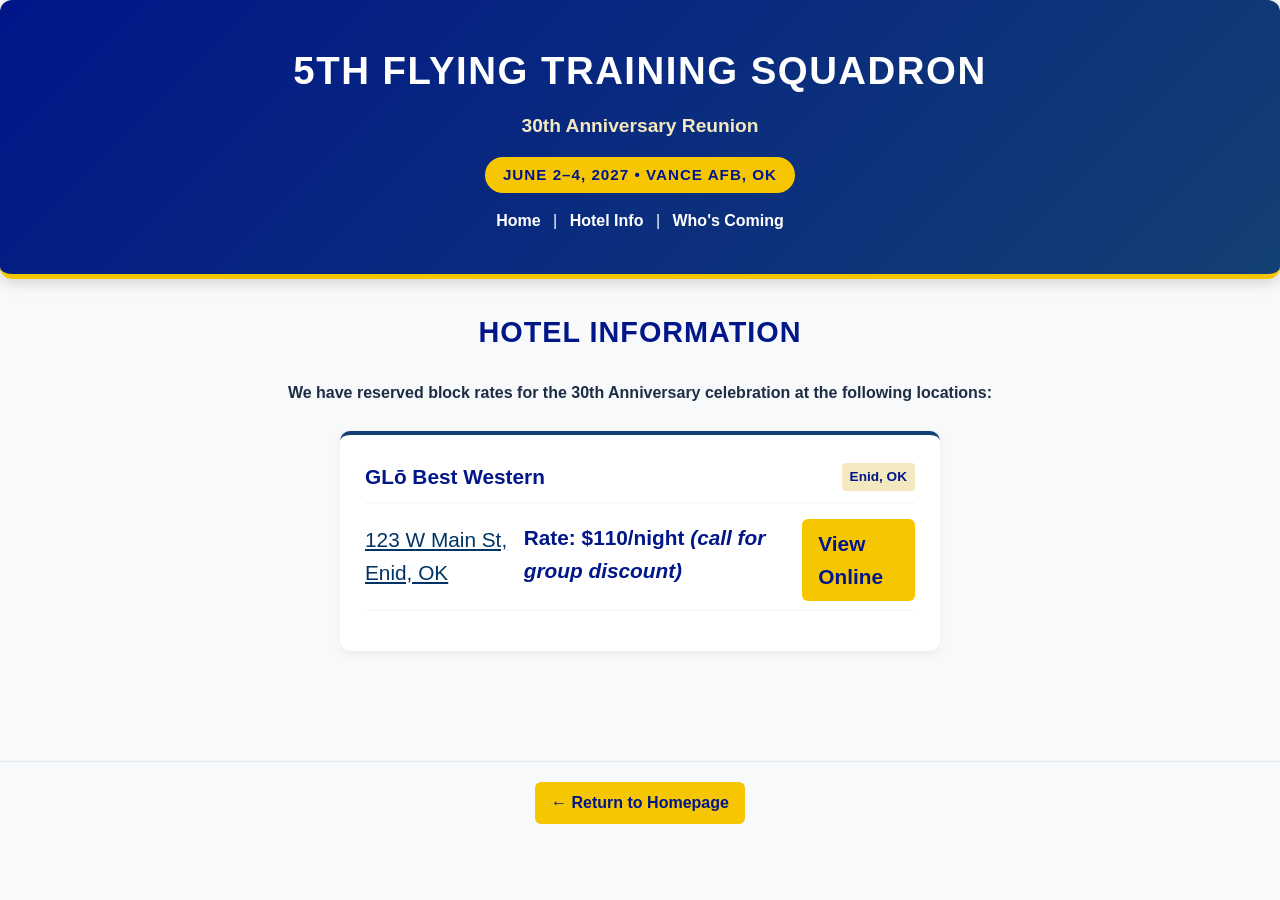
==== hotels.html @ 6c41c288 "roster page edits3" ====
<!DOCTYPE html>
<html lang="en">

<head>
    <meta charset="UTF-8">
    <meta name="viewport" content="width=device-width, initial-scale=1.0">
    <title>Hotel Info - 5th FTS Reunion</title>
    <link rel="stylesheet" href="css/styles.css">
</head>

<body>

    <header class="hero">
        <h1>5th Flying Training Squadron</h1>
        <div class="subtitle">30th Anniversary Reunion</div>
        <div class="badge">June 2–4, 2027 • Vance AFB, OK</div>
        <nav class="nav">
            <a href="index.html">Home</a> |
            <a href="hotels.html">Hotel Info</a> |
            <a href="roster.html">Who's Coming</a>
        </nav>
    </header>

    <main class="main-container">
        <h2 class="section-title">Hotel Information</h2>
        <p style="text-align: center;"><strong>We have reserved block rates for the 30th Anniversary celebration at the following locations:</strong></p>
        <br>
        <div class="day-card" style="max-width: 600px; margin: 0 auto 30px auto;">
            <h3>GLō Best Western<span>Enid, OK</span></h3>
                <h3>
                    <p style="margin-bottom: 8px;">
                        <a href="https://maps.app.goo.gl/oU7HPVSbA7DHa3WX7" target="_blank" rel="noopener noreferrer"
                            class="map-link">
                            123 W Main St, Enid, OK
                        </a>
                    </p>
                    <p style="margin-bottom: 12px;">
                        <strong>Rate:</strong> $110/night <em>(call for group discount)</em>
                    </p>
                    <a href="https://www.bestwestern.com/en_US/book/hotels-in-enid/gl%C5%8D-best-western-enid-ok-downtown-convention-center-hotel/propertyCode.37140.html"
                        target="_blank" rel="noopener noreferrer" class="btn-link">View Online</a>
                </h3>
        </div>
    </main>

    <footer>
        <p><a href="index.html" class="btn-link">← Return to Homepage</a></p>
    </footer>

</body>

</html>
---- css/styles.css ----
:root {
    --primary-blue: #001689;
    --secondary-blue: #134074;
    --accent-gold: #f6c700;
    --light-gold: #f4e8c1;
    --bg-gray: #f8f9fa;
    --text-dark: #1d2d44;
    --card-bg: #ffffff;
}

* {
    box-sizing: border-box;
    margin: 0;
    padding: 0;
    font-family: 'Segoe UI', -apple-system, BlinkMacSystemFont, Roboto, sans-serif;
}

body {
    margin: 0;
    padding: 0;
    width: 100%;
    min-height: 100vh;
    overflow-x: hidden;
    box-sizing: border-box;
    font-family: system-ui, -apple-system, BlinkMacSystemFont, 'Segoe UI', Roboto, Oxygen, Ubuntu, Cantarell, 'Open Sans', 'Helvetica Neue', sans-serif;
    background-color: var(--bg-gray);
    color: var(--text-dark);
    line-height: 1.6;
}

.container {
    max-width: 1000px;
    margin: 0 auto;
}

.main-container {
    max-width: 1000px;
    margin: 0 auto;
    padding: 0 20px 40px 20px;
}

/* Hero Section */
.hero {
    background: linear-gradient(135deg, var(--primary-blue), var(--secondary-blue));
    color: white;
    text-align: center;
    padding: 40px 20px;
    border-radius: 12px;
    box-shadow: 0 4px 15px rgba(0, 0, 0, 0.15);
    margin-bottom: 30px;
    border-bottom: 5px solid var(--accent-gold);
}

.hero h1 {
    font-size: 2.4rem;
    text-transform: uppercase;
    letter-spacing: 1.5px;
    margin-bottom: 10px;
    color: #ffffff;
}

.hero .subtitle {
    font-size: 1.2rem;
    color: var(--light-gold);
    font-weight: 600;
    margin-bottom: 15px;
}

.hero .badge {
    display: inline-block;
    background-color: var(--accent-gold);
    color: var(--primary-blue);
    padding: 6px 18px;
    border-radius: 20px;
    font-weight: bold;
    font-size: 0.95rem;
    text-transform: uppercase;
    letter-spacing: 1px;
}

/* Navigation menu */
.nav a {
    color: #ffffff;
    text-decoration: none;
    font-weight: 600;
    padding: 0 8px;
    transition: color 0.2s;
}

.nav a:hover {
    color: #ffcc00;
    text-decoration: underline;
}

.nav {
    color: #ffffff;
    margin-top: 15px;
}

.btn-link {
    display: inline-block;
    background-color: var(--accent-gold);
    color: var(--primary-blue);
    padding: 8px 16px;
    border-radius: 6px;
    font-weight: bold;
    text-decoration: none;
    transition: background-color 0.2s ease;
}

.btn-link:hover {
    background-color: #e0b400;
    text-decoration: none;
}

footer {
    text-align: center;
    padding: 20px;
    margin-top: 40px;
    border-top: 1px solid #e1e8ed;
}

.map-link {
    color: #003366;
    text-decoration: underline;
    font-weight: 500;
}

.map-link:hover {
    color: #ffcc00;
}

/* Schedule Timeline */
.section-title {
    text-align: center;
    font-size: 1.8rem;
    color: var(--primary-blue);
    margin-bottom: 25px;
    text-transform: uppercase;
    letter-spacing: 1px;
}

.timeline {
    display: grid;
    grid-template-columns: repeat(auto-fit, minmax(280px, 1fr));
    gap: 20px;
    margin-bottom: 40px;
}

.day-card {
    background: var(--card-bg);
    border-radius: 10px;
    padding: 25px;
    box-shadow: 0 4px 10px rgba(0, 0, 0, 0.05);
    border-top: 4px solid var(--secondary-blue);
    transition: transform 0.2s ease;
}

.day-card:hover {
    transform: translateY(-4px);
}

.day-card h3 {
    color: var(--primary-blue);
    font-size: 1.3rem;
    border-bottom: 2px solid var(--bg-gray);
    padding-bottom: 8px;
    margin-bottom: 15px;
    display: flex;
    justify-content: space-between;
    align-items: center;
}

.day-card h3 span {
    font-size: 0.85rem;
    background: var(--light-gold);
    color: var(--primary-blue);
    padding: 3px 8px;
    border-radius: 4px;
}

.event-list {
    list-style: none;
}

.event-list li {
    margin-bottom: 12px;
    padding-left: 15px;
    position: relative;
}

.event-list li::before {
    content: "•";
    color: var(--accent-gold);
    font-weight: bold;
    font-size: 1.4rem;
    position: absolute;
    left: 0;
    top: -3px;
}

.event-time {
    font-weight: 600;
    color: var(--secondary-blue);
    font-size: 0.9rem;
    display: block;
}

/* Embed / Call to Action Box */
.rsvp-section {
    background: var(--card-bg);
    border-radius: 12px;
    padding: 30px 20px;
    text-align: center;
    box-shadow: 0 4px 15px rgba(0, 0, 0, 0.08);
    border: 1px solid #e1e8ed;
}

.form-container {
    margin-top: 20px;
    width: 100%;
    min-height: 800px;
    border: none;
}

.site-wrapper {
    width: 100%;
    max-width: 1200px;
    margin: 0 auto;
    padding: 0 15px 40px 15px;
}

@media (max-width: 600px) {
    .hero h1 {
        font-size: 1.8rem;
    }

    .hero .subtitle {
        font-size: 1rem;
    }

    .timeline {
        grid-template-columns: 1fr;
    }
}
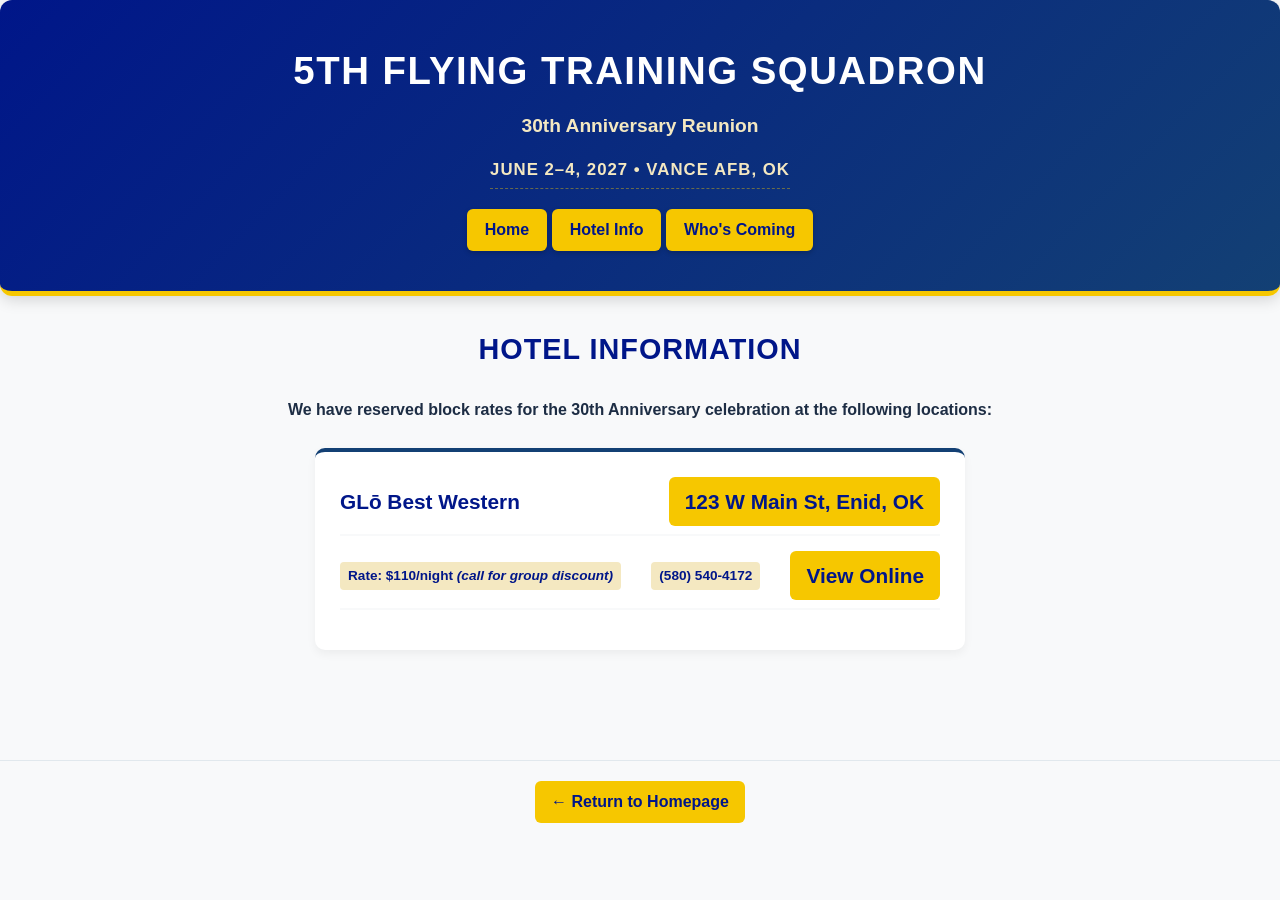
==== commit e44d22be: "hotel page edits2" ====
--- a/hotels.html
+++ b/hotels.html
@@ -15,31 +15,39 @@
         <div class="subtitle">30th Anniversary Reunion</div>
         <div class="badge">June 2–4, 2027 • Vance AFB, OK</div>
         <nav class="nav">
-            <a href="index.html">Home</a> |
-            <a href="hotels.html">Hotel Info</a> |
+            <a href="index.html">Home</a>
+            <a href="hotels.html">Hotel Info</a>
             <a href="roster.html">Who's Coming</a>
         </nav>
     </header>
 
     <main class="main-container">
         <h2 class="section-title">Hotel Information</h2>
-        <p style="text-align: center;"><strong>We have reserved block rates for the 30th Anniversary celebration at the following locations:</strong></p>
+        <p style="text-align: center;"><strong>We have reserved block rates for the 30th Anniversary celebration at the
+                following locations:</strong></p>
         <br>
-        <div class="day-card" style="max-width: 600px; margin: 0 auto 30px auto;">
-            <h3>GLō Best Western<span>Enid, OK</span></h3>
-                <h3>
-                    <p style="margin-bottom: 8px;">
-                        <a href="https://maps.app.goo.gl/oU7HPVSbA7DHa3WX7" target="_blank" rel="noopener noreferrer"
-                            class="map-link">
-                            123 W Main St, Enid, OK
-                        </a>
-                    </p>
-                    <p style="margin-bottom: 12px;">
-                        <strong>Rate:</strong> $110/night <em>(call for group discount)</em>
-                    </p>
-                    <a href="https://www.bestwestern.com/en_US/book/hotels-in-enid/gl%C5%8D-best-western-enid-ok-downtown-convention-center-hotel/propertyCode.37140.html"
-                        target="_blank" rel="noopener noreferrer" class="btn-link">View Online</a>
-                </h3>
+        <div class="day-card" style="max-width: 650px; margin: 0 auto 30px auto;">
+
+            <h3 class="flex-row-header">
+                <strong>GLō Best Western</strong>
+                <a href="https://maps.app.goo.gl/oU7HPVSbA7DHa3WX7" target="_blank" rel="noopener noreferrer"
+                    class="btn-link">
+                    123 W Main St, Enid, OK
+                </a>
+            </h3>
+            
+            <h3 class="flex-row-sub">
+                <span class="rate-info">
+                    <strong>Rate:</strong> $110/night <em>(call for group discount)</em>
+                </span>
+
+                <span class="phone-badge">(580) 540-4172</span>
+
+                <a href="https://www.bestwestern.com/en_US/book/hotels-in-enid/gl%C5%8D-best-western-enid-ok-downtown-convention-center-hotel/propertyCode.37140.html"
+                    target="_blank" rel="noopener noreferrer" class="btn-link">
+                    View Online
+                </a>
+            </h3>
         </div>
     </main>
 
--- a/css/styles.css
+++ b/css/styles.css
@@ -68,33 +68,35 @@
 
 .hero .badge {
     display: inline-block;
-    background-color: var(--accent-gold);
-    color: var(--primary-blue);
-    padding: 6px 18px;
-    border-radius: 20px;
-    font-weight: bold;
-    font-size: 0.95rem;
+    color: var(--light-gold);
+    /* Soft gold text instead of a solid pill background */
+    font-weight: 700;
+    font-size: 1.05rem;
     text-transform: uppercase;
     letter-spacing: 1px;
-}
-
-/* Navigation menu */
+    margin-bottom: 20px;
+    border-bottom: 1px dashed rgba(246, 199, 0, 0.4);
+    /* Subtle underline accent */
+    padding-bottom: 4px;
+}
+/* Nav Link Buttons */
 .nav a {
-    color: #ffffff;
-    text-decoration: none;
-    font-weight: 600;
-    padding: 0 8px;
-    transition: color 0.2s;
+    display: inline-block;
+    background-color: var(--accent-gold);
+    color: var(--primary-blue);
+    padding: 8px 18px;
+    border-radius: 6px;
+    font-weight: 700;
+    text-decoration: none;
+    transition: transform 0.15s ease, background-color 0.2s ease;
+    box-shadow: 0 2px 5px rgba(0, 0, 0, 0.2);
 }
 
 .nav a:hover {
-    color: #ffcc00;
-    text-decoration: underline;
-}
-
-.nav {
-    color: #ffffff;
-    margin-top: 15px;
+    background-color: #e0b400;
+    color: var(--primary-blue);
+    text-decoration: none;
+    transform: translateY(-2px);
 }
 
 .btn-link {
@@ -118,16 +120,6 @@
     padding: 20px;
     margin-top: 40px;
     border-top: 1px solid #e1e8ed;
-}
-
-.map-link {
-    color: #003366;
-    text-decoration: underline;
-    font-weight: 500;
-}
-
-.map-link:hover {
-    color: #ffcc00;
 }
 
 /* Schedule Timeline */
@@ -242,4 +234,45 @@
     .timeline {
         grid-template-columns: 1fr;
     }
+
+/* Hotel Card Flex Layout */
+.flex-row-header {
+    display: flex;
+    justify-content: space-between;
+    align-items: center;
+    border-bottom: 2px solid var(--bg-gray);
+    padding-bottom: 12px;
+    margin-bottom: 15px;
+}
+
+.flex-row-sub {
+    display: flex;
+    justify-content: space-between;
+    align-items: center;
+    gap: 15px;
+}
+
+.rate-info {
+    font-size: 0.95rem;
+    font-weight: 400;
+    color: var(--text-dark);
+}
+
+.phone-badge {
+    font-size: 0.9rem;
+    font-weight: 600;
+    color: var(--primary-blue);
+    background-color: var(--light-gold);
+    padding: 4px 10px;
+    border-radius: 6px;
+    white-space: nowrap;
+}
+
+@media (max-width: 600px) {
+    .flex-row-header, .flex-row-sub {
+        flex-direction: column;
+        align-items: flex-start;
+        gap: 10px;
+    }
+}    
 }
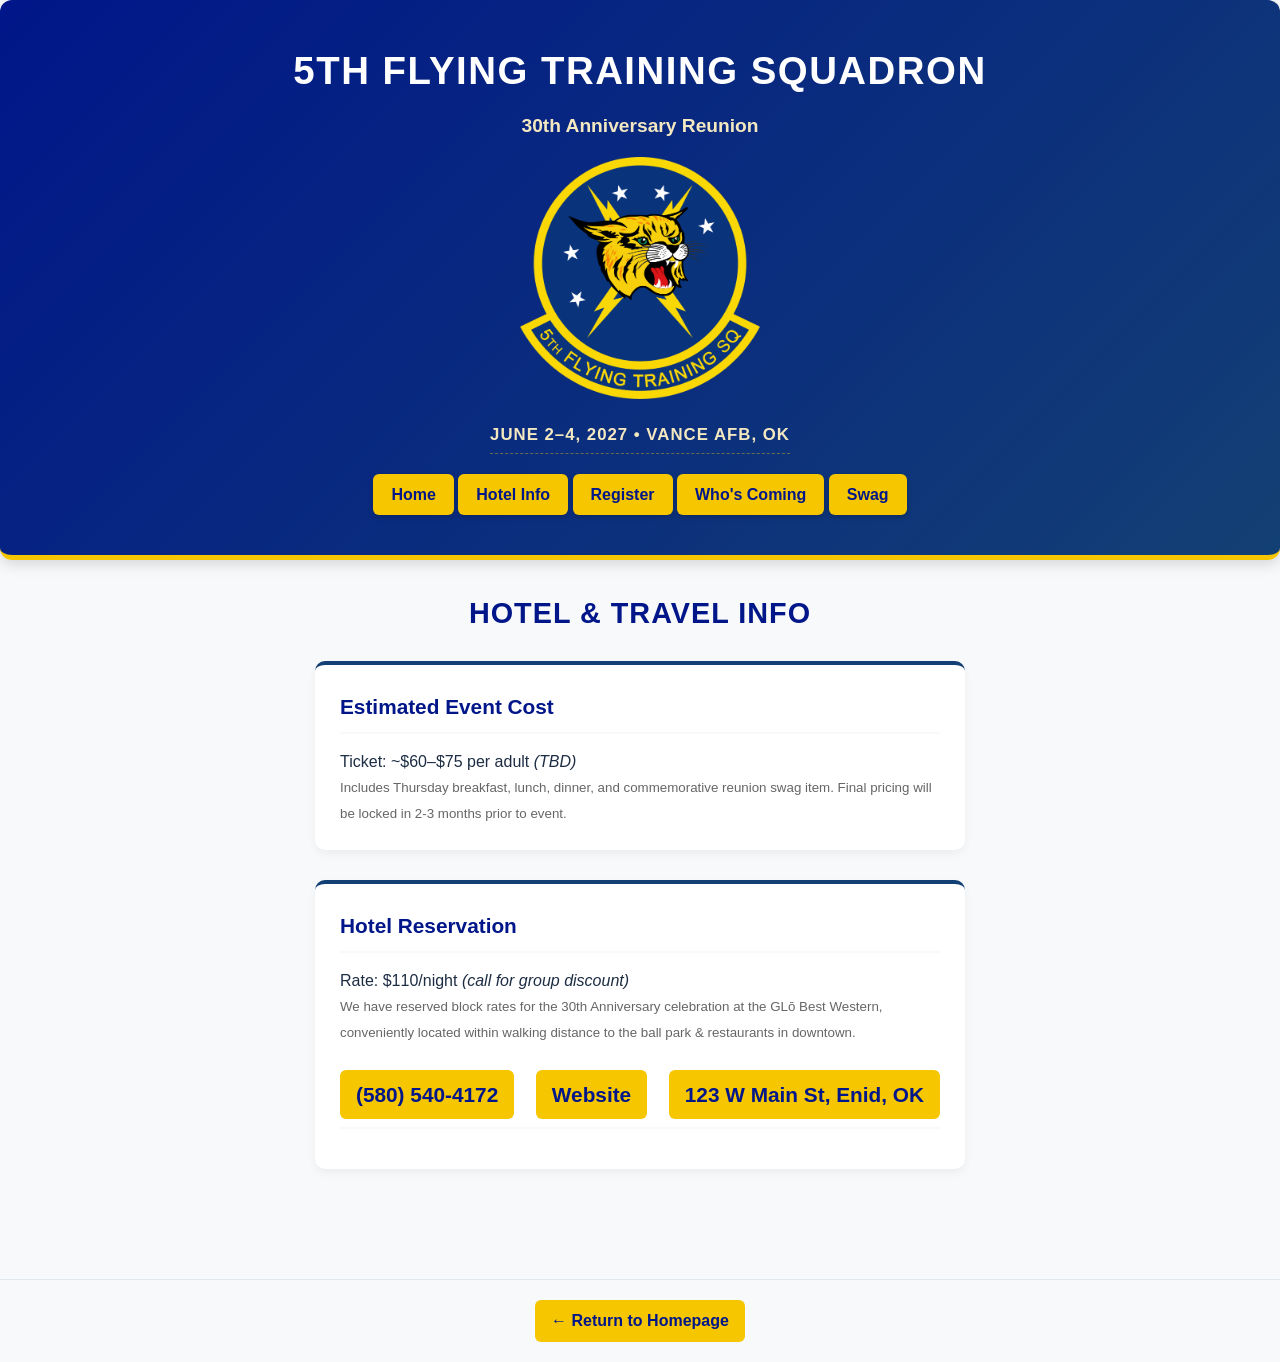
==== commit 744b24d2: "hotel page edits2" ====
--- a/hotels.html
+++ b/hotels.html
@@ -13,39 +13,55 @@
     <header class="hero">
         <h1>5th Flying Training Squadron</h1>
         <div class="subtitle">30th Anniversary Reunion</div>
+        <img src="images/5fts-patch.png" alt="5th FTS Patch" style="max-width: 240px; margin-bottom: 15px;">
+        <br>
         <div class="badge">June 2–4, 2027 • Vance AFB, OK</div>
         <nav class="nav">
             <a href="index.html">Home</a>
             <a href="hotels.html">Hotel Info</a>
+            <a href="register.html">Register</a>
             <a href="roster.html">Who's Coming</a>
+            <a href="swag.html">Swag</a>
         </nav>
     </header>
 
     <main class="main-container">
-        <h2 class="section-title">Hotel Information</h2>
-        <p style="text-align: center;"><strong>We have reserved block rates for the 30th Anniversary celebration at the
-                following locations:</strong></p>
-        <br>
+        <h2 class="section-title">Hotel & Travel Info</h2>
+
+        <!-- Estimated Upfront Cost Callout -->
+        <div class="day-card" style="max-width: 650px; margin: 0 auto 30px auto;">
+            <h3 style="color: var(--primary-blue);">Estimated Event Cost</h3>
+            <p style="margin-top: 10px;">
+                Ticket: ~$60–$75 per adult <em>(TBD)</em><br>
+                <small style="color: #666;">Includes Thursday breakfast, lunch, dinner, and commemorative
+                    reunion swag item. Final pricing will be locked in 2-3 months prior to event.</small>
+            </p>
+        </div>
+
+
         <div class="day-card" style="max-width: 650px; margin: 0 auto 30px auto;">
 
             <h3 class="flex-row-header">
-                <strong>GLō Best Western</strong>
+                Hotel Reservation
+
+            </h3>
+            <p style="margin-top: 10px;">
+                Rate: $110/night <em>(call for group discount)</em><br>
+                <small style="color: #666;">We have reserved block rates for the 30th Anniversary celebration at the
+                    GLō Best Western, conveniently located within walking distance to the ball park & restaurants in downtown.</small>
+            </p>
+            <br>
+            <h3 class="flex-row-sub">
+                <a href="tel:5805404172" class="btn-link">(580) 540-4172</span>
+
+                <a href="https://www.bestwestern.com/en_US/book/hotels-in-enid/gl%C5%8D-best-western-enid-ok-downtown-convention-center-hotel/propertyCode.37140.html"
+                    target="_blank" rel="noopener noreferrer" class="btn-link">
+                    Website
+                </a>
+
                 <a href="https://maps.app.goo.gl/oU7HPVSbA7DHa3WX7" target="_blank" rel="noopener noreferrer"
                     class="btn-link">
                     123 W Main St, Enid, OK
-                </a>
-            </h3>
-            
-            <h3 class="flex-row-sub">
-                <span class="rate-info">
-                    <strong>Rate:</strong> $110/night <em>(call for group discount)</em>
-                </span>
-
-                <span class="phone-badge">(580) 540-4172</span>
-
-                <a href="https://www.bestwestern.com/en_US/book/hotels-in-enid/gl%C5%8D-best-western-enid-ok-downtown-convention-center-hotel/propertyCode.37140.html"
-                    target="_blank" rel="noopener noreferrer" class="btn-link">
-                    View Online
                 </a>
             </h3>
         </div>
--- a/css/styles.css
+++ b/css/styles.css
@@ -79,6 +79,7 @@
     /* Subtle underline accent */
     padding-bottom: 4px;
 }
+
 /* Nav Link Buttons */
 .nav a {
     display: inline-block;
@@ -235,44 +236,36 @@
         grid-template-columns: 1fr;
     }
 
-/* Hotel Card Flex Layout */
-.flex-row-header {
-    display: flex;
-    justify-content: space-between;
-    align-items: center;
-    border-bottom: 2px solid var(--bg-gray);
-    padding-bottom: 12px;
-    margin-bottom: 15px;
-}
-
-.flex-row-sub {
-    display: flex;
-    justify-content: space-between;
-    align-items: center;
-    gap: 15px;
-}
-
-.rate-info {
-    font-size: 0.95rem;
-    font-weight: 400;
-    color: var(--text-dark);
-}
-
-.phone-badge {
-    font-size: 0.9rem;
-    font-weight: 600;
-    color: var(--primary-blue);
-    background-color: var(--light-gold);
-    padding: 4px 10px;
-    border-radius: 6px;
-    white-space: nowrap;
-}
-
-@media (max-width: 600px) {
-    .flex-row-header, .flex-row-sub {
-        flex-direction: column;
-        align-items: flex-start;
-        gap: 10px;
-    }
-}    
+    /* Hotel Card Flex Layout */
+    .flex-row-header {
+        display: flex;
+        justify-content: space-between;
+        align-items: center;
+        border-bottom: 2px solid var(--bg-gray);
+        padding-bottom: 12px;
+        margin-bottom: 15px;
+    }
+
+    .flex-row-sub {
+        display: flex;
+        justify-content: space-between;
+        align-items: center;
+        gap: 15px;
+    }
+
+    .rate-info {
+        font-size: 0.95rem;
+        font-weight: 400;
+        color: var(--text-dark);
+    }
+
+    @media (max-width: 600px) {
+
+        .flex-row-header,
+        .flex-row-sub {
+            flex-direction: column;
+            align-items: flex-start;
+            gap: 10px;
+        }
+    }
 }
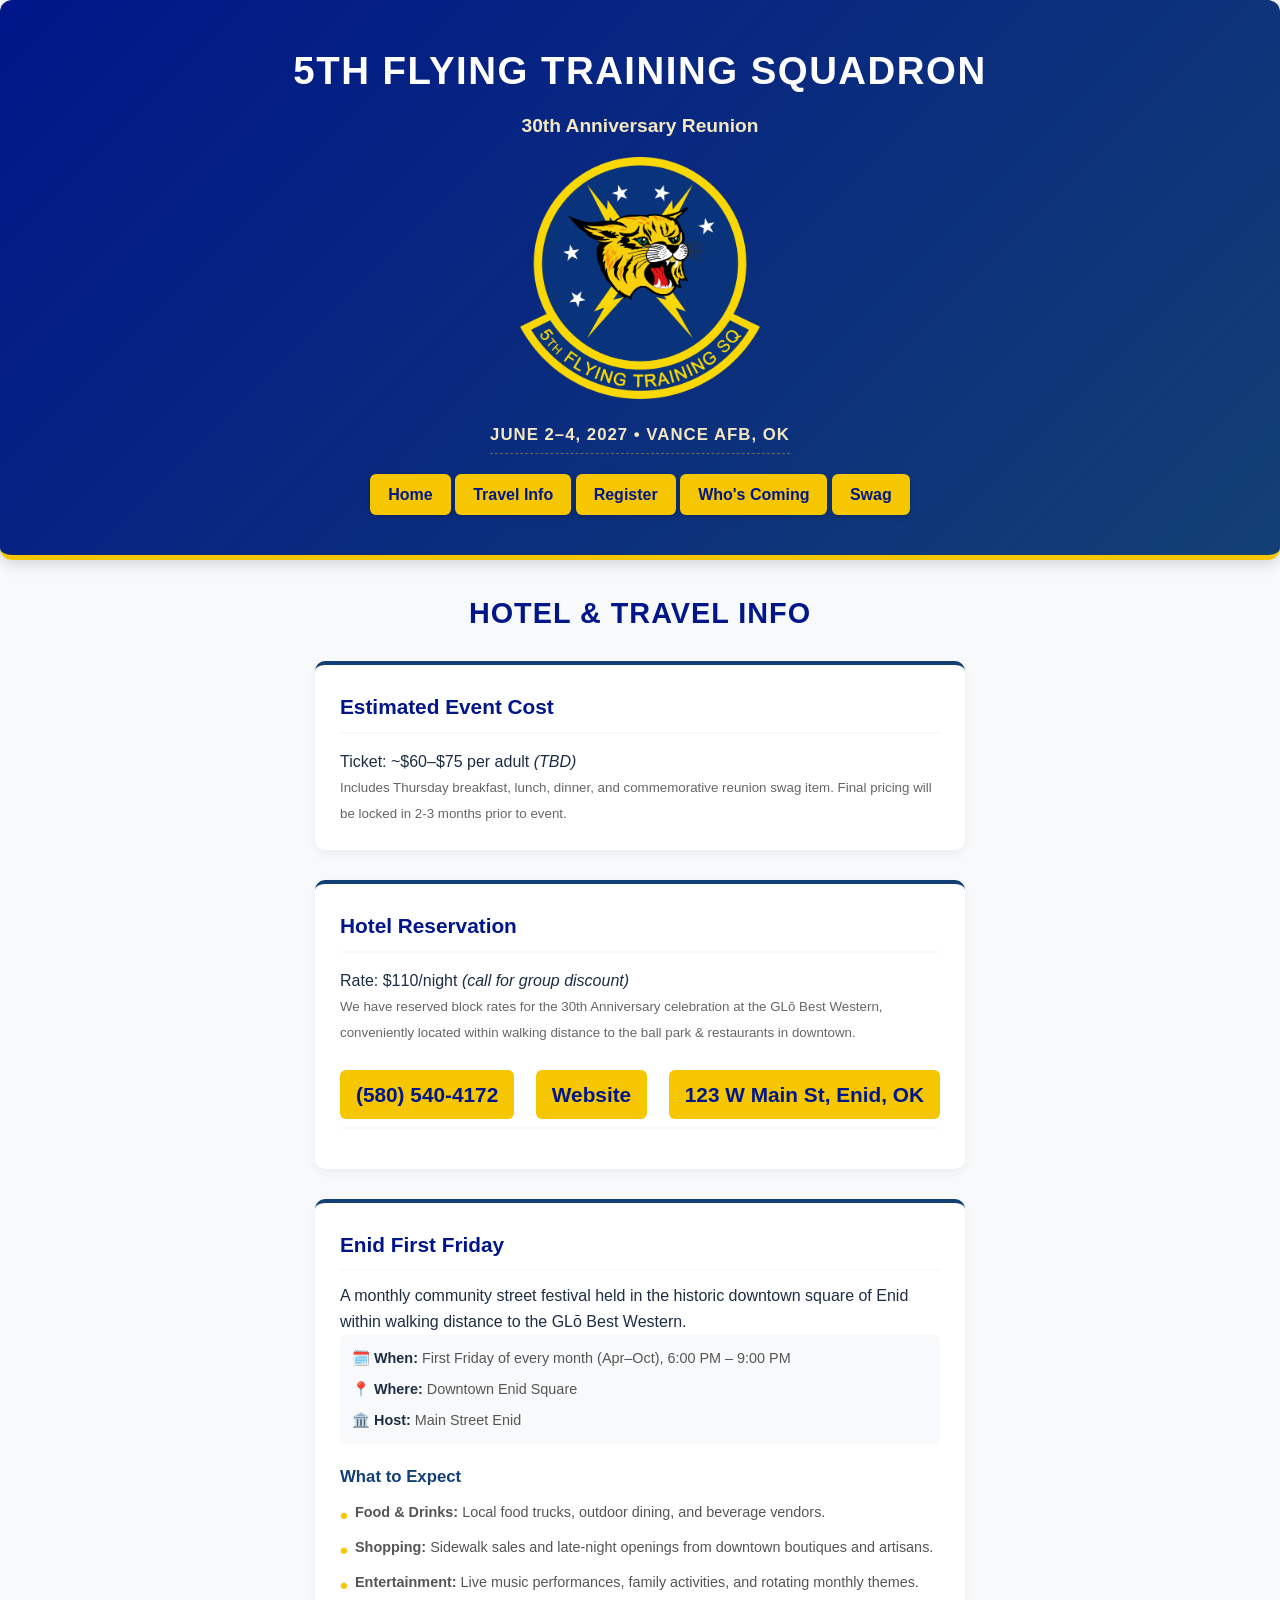
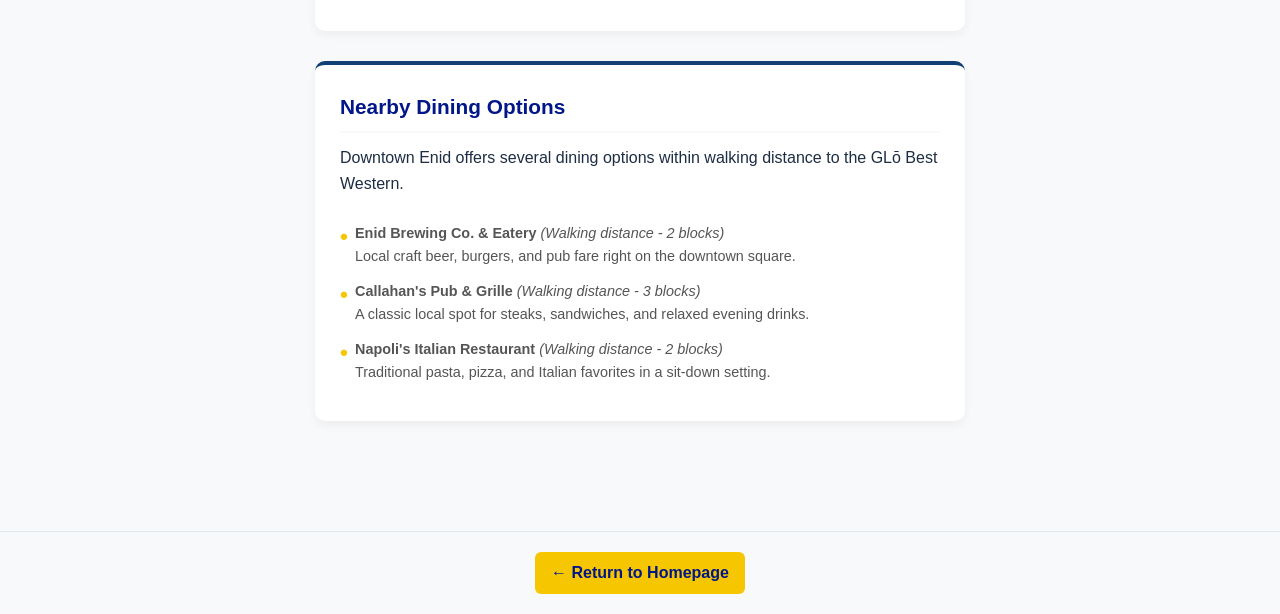
==== commit 364bf85a: "hotel page edits1" ====
--- a/hotels.html
+++ b/hotels.html
@@ -18,7 +18,7 @@
         <div class="badge">June 2–4, 2027 • Vance AFB, OK</div>
         <nav class="nav">
             <a href="index.html">Home</a>
-            <a href="hotels.html">Hotel Info</a>
+            <a href="hotels.html">Travel Info</a>
             <a href="register.html">Register</a>
             <a href="roster.html">Who's Coming</a>
             <a href="swag.html">Swag</a>
@@ -28,7 +28,6 @@
     <main class="main-container">
         <h2 class="section-title">Hotel & Travel Info</h2>
 
-        <!-- Estimated Upfront Cost Callout -->
         <div class="day-card" style="max-width: 650px; margin: 0 auto 30px auto;">
             <h3 style="color: var(--primary-blue);">Estimated Event Cost</h3>
             <p style="margin-top: 10px;">
@@ -48,23 +47,84 @@
             <p style="margin-top: 10px;">
                 Rate: $110/night <em>(call for group discount)</em><br>
                 <small style="color: #666;">We have reserved block rates for the 30th Anniversary celebration at the
-                    GLō Best Western, conveniently located within walking distance to the ball park & restaurants in downtown.</small>
+                    GLō Best Western, conveniently located within walking distance to the ball park & restaurants in
+                    downtown.</small>
             </p>
             <br>
             <h3 class="flex-row-sub">
                 <a href="tel:5805404172" class="btn-link">(580) 540-4172</span>
 
-                <a href="https://www.bestwestern.com/en_US/book/hotels-in-enid/gl%C5%8D-best-western-enid-ok-downtown-convention-center-hotel/propertyCode.37140.html"
-                    target="_blank" rel="noopener noreferrer" class="btn-link">
-                    Website
-                </a>
+                    <a href="https://www.bestwestern.com/en_US/book/hotels-in-enid/gl%C5%8D-best-western-enid-ok-downtown-convention-center-hotel/propertyCode.37140.html"
+                        target="_blank" rel="noopener noreferrer" class="btn-link">
+                        Website
+                    </a>
 
-                <a href="https://maps.app.goo.gl/oU7HPVSbA7DHa3WX7" target="_blank" rel="noopener noreferrer"
-                    class="btn-link">
-                    123 W Main St, Enid, OK
-                </a>
+                    <a href="https://maps.app.goo.gl/oU7HPVSbA7DHa3WX7" target="_blank" rel="noopener noreferrer"
+                        class="btn-link">
+                        123 W Main St, Enid, OK
+                    </a>
             </h3>
         </div>
+
+        <div class="day-card" style="max-width: 650px; margin: 0 auto 30px auto;">
+
+            <h3
+                style="color: var(--primary-blue); border-bottom: 2px solid var(--bg-gray); padding-bottom: 8px; margin-bottom: 12px;">
+                Enid First Friday
+            </h3>
+
+            <p>
+                A monthly community street festival held in the historic downtown square of Enid within walking distance
+                to the GLō Best Western.
+            </p>
+
+            <div
+                style="display: flex; flex-direction: column; gap: 8px; margin-bottom: 20px; font-size: 0.9rem; background-color: var(--bg-gray); padding: 12px; border-radius: 6px;">
+                <div><strong>🗓️ When:</strong> <span style="color: #555;">First Friday of every month (Apr–Oct), 6:00
+                        PM – 9:00 PM</span></div>
+                <div><strong>📍 Where:</strong> <span style="color: #555;">Downtown Enid Square</span></div>
+                <div><strong>🏛️ Host:</strong> <span style="color: #555;">Main Street Enid</span></div>
+            </div>
+
+            <h4 style="color: var(--secondary-blue); font-size: 1.05rem; margin-bottom: 10px;">What to Expect</h4>
+
+            <ul class="event-list" style="font-size: 0.9rem; color: #555;">
+                <li><strong>Food & Drinks:</strong> Local food trucks, outdoor dining, and beverage vendors.</li>
+                <li><strong>Shopping:</strong> Sidewalk sales and late-night openings from downtown boutiques and
+                    artisans.</li>
+                <li><strong>Entertainment:</strong> Live music performances, family activities, and rotating monthly
+                    themes.</li>
+            </ul>
+
+        </div>
+
+        <div class="day-card" style="max-width: 650px; margin: 0 auto 30px auto;">
+            <h3
+                style="color: var(--primary-blue); border-bottom: 2px solid var(--bg-gray); padding-bottom: 8px; margin-bottom: 12px;">
+                Nearby Dining Options
+            </h3>
+
+            <p>
+                Downtown Enid offers several dining options within walking distance to the GLō Best Western.
+            </p>
+            <br>
+            <ul class="event-list" style="font-size: 0.9rem; color: #555;">
+                <li>
+                    <strong>Enid Brewing Co. & Eatery</strong> <em>(Walking distance - 2 blocks)</em><br>
+                    Local craft beer, burgers, and pub fare right on the downtown square.
+                </li>
+                <li>
+                    <strong>Callahan's Pub & Grille</strong> <em>(Walking distance - 3 blocks)</em><br>
+                    A classic local spot for steaks, sandwiches, and relaxed evening drinks.
+                </li>
+                <li>
+                    <strong>Napoli's Italian Restaurant</strong> <em>(Walking distance - 2 blocks)</em><br>
+                    Traditional pasta, pizza, and Italian favorites in a sit-down setting.
+                </li>
+            </ul>
+
+        </div>
+
     </main>
 
     <footer>
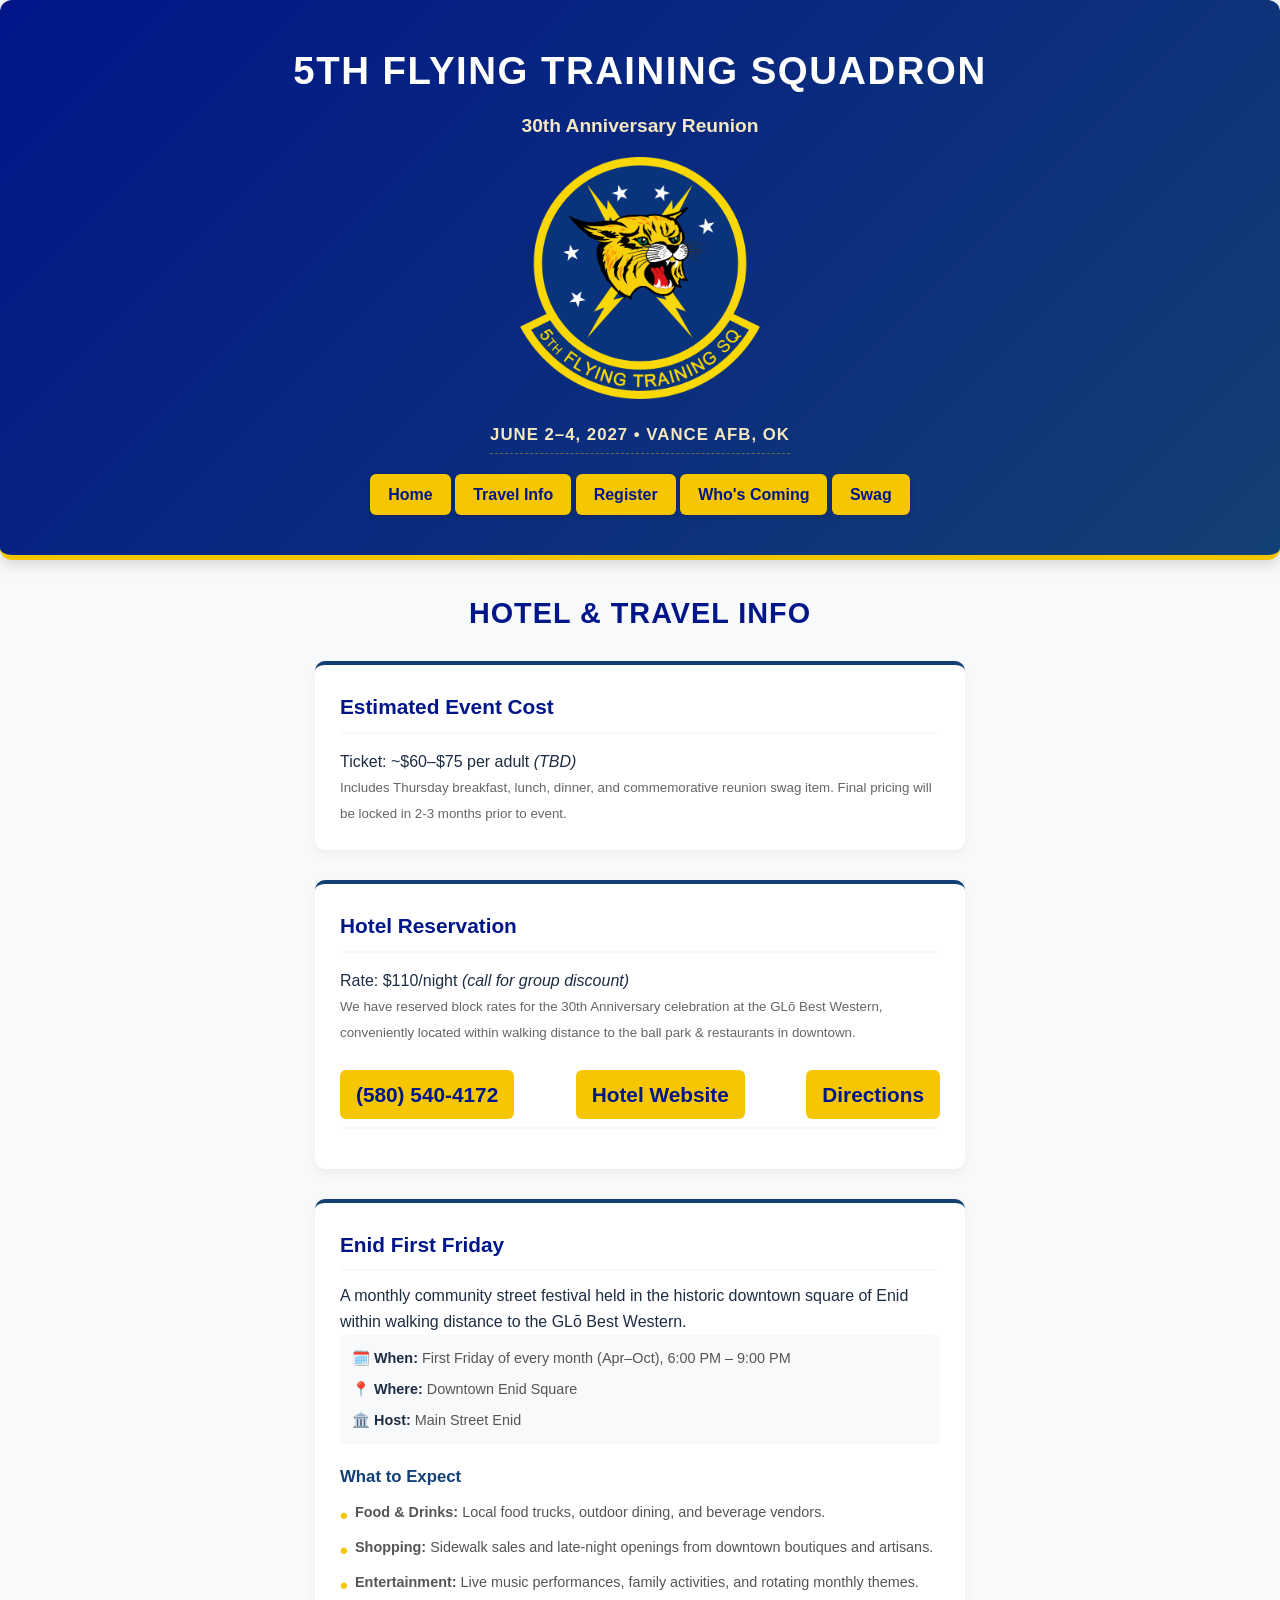
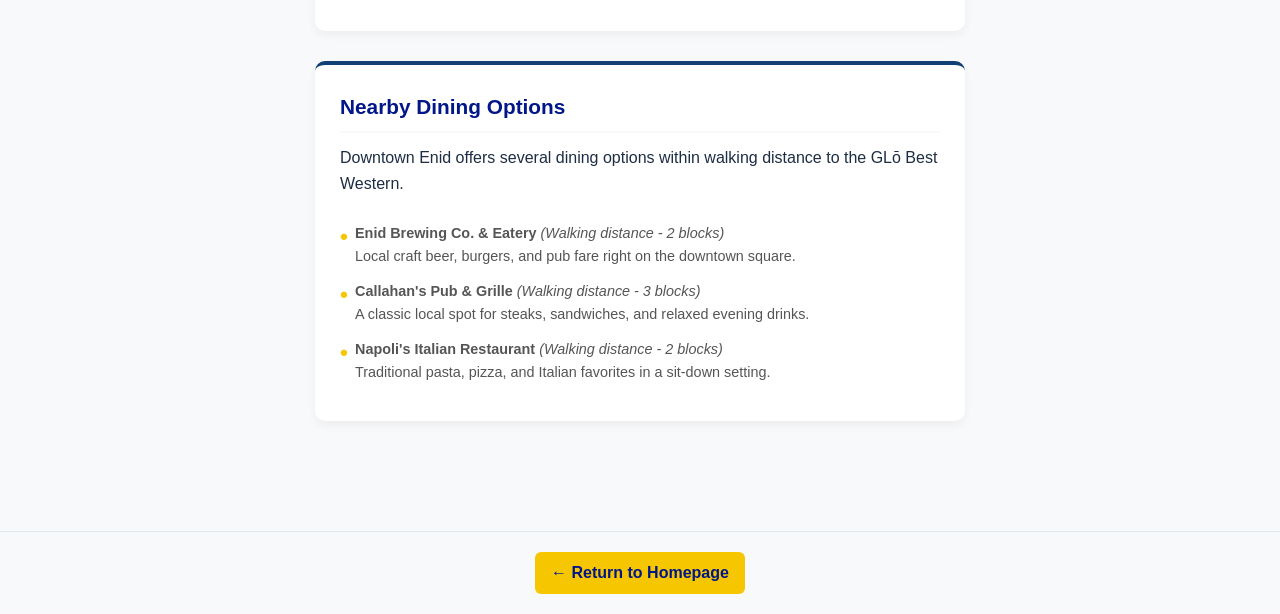
==== commit 7fd3e4d3: "hotel page edits2" ====
--- a/hotels.html
+++ b/hotels.html
@@ -56,12 +56,12 @@
 
                     <a href="https://www.bestwestern.com/en_US/book/hotels-in-enid/gl%C5%8D-best-western-enid-ok-downtown-convention-center-hotel/propertyCode.37140.html"
                         target="_blank" rel="noopener noreferrer" class="btn-link">
-                        Website
+                        Hotel Website
                     </a>
 
                     <a href="https://maps.app.goo.gl/oU7HPVSbA7DHa3WX7" target="_blank" rel="noopener noreferrer"
                         class="btn-link">
-                        123 W Main St, Enid, OK
+                        Directions
                     </a>
             </h3>
         </div>
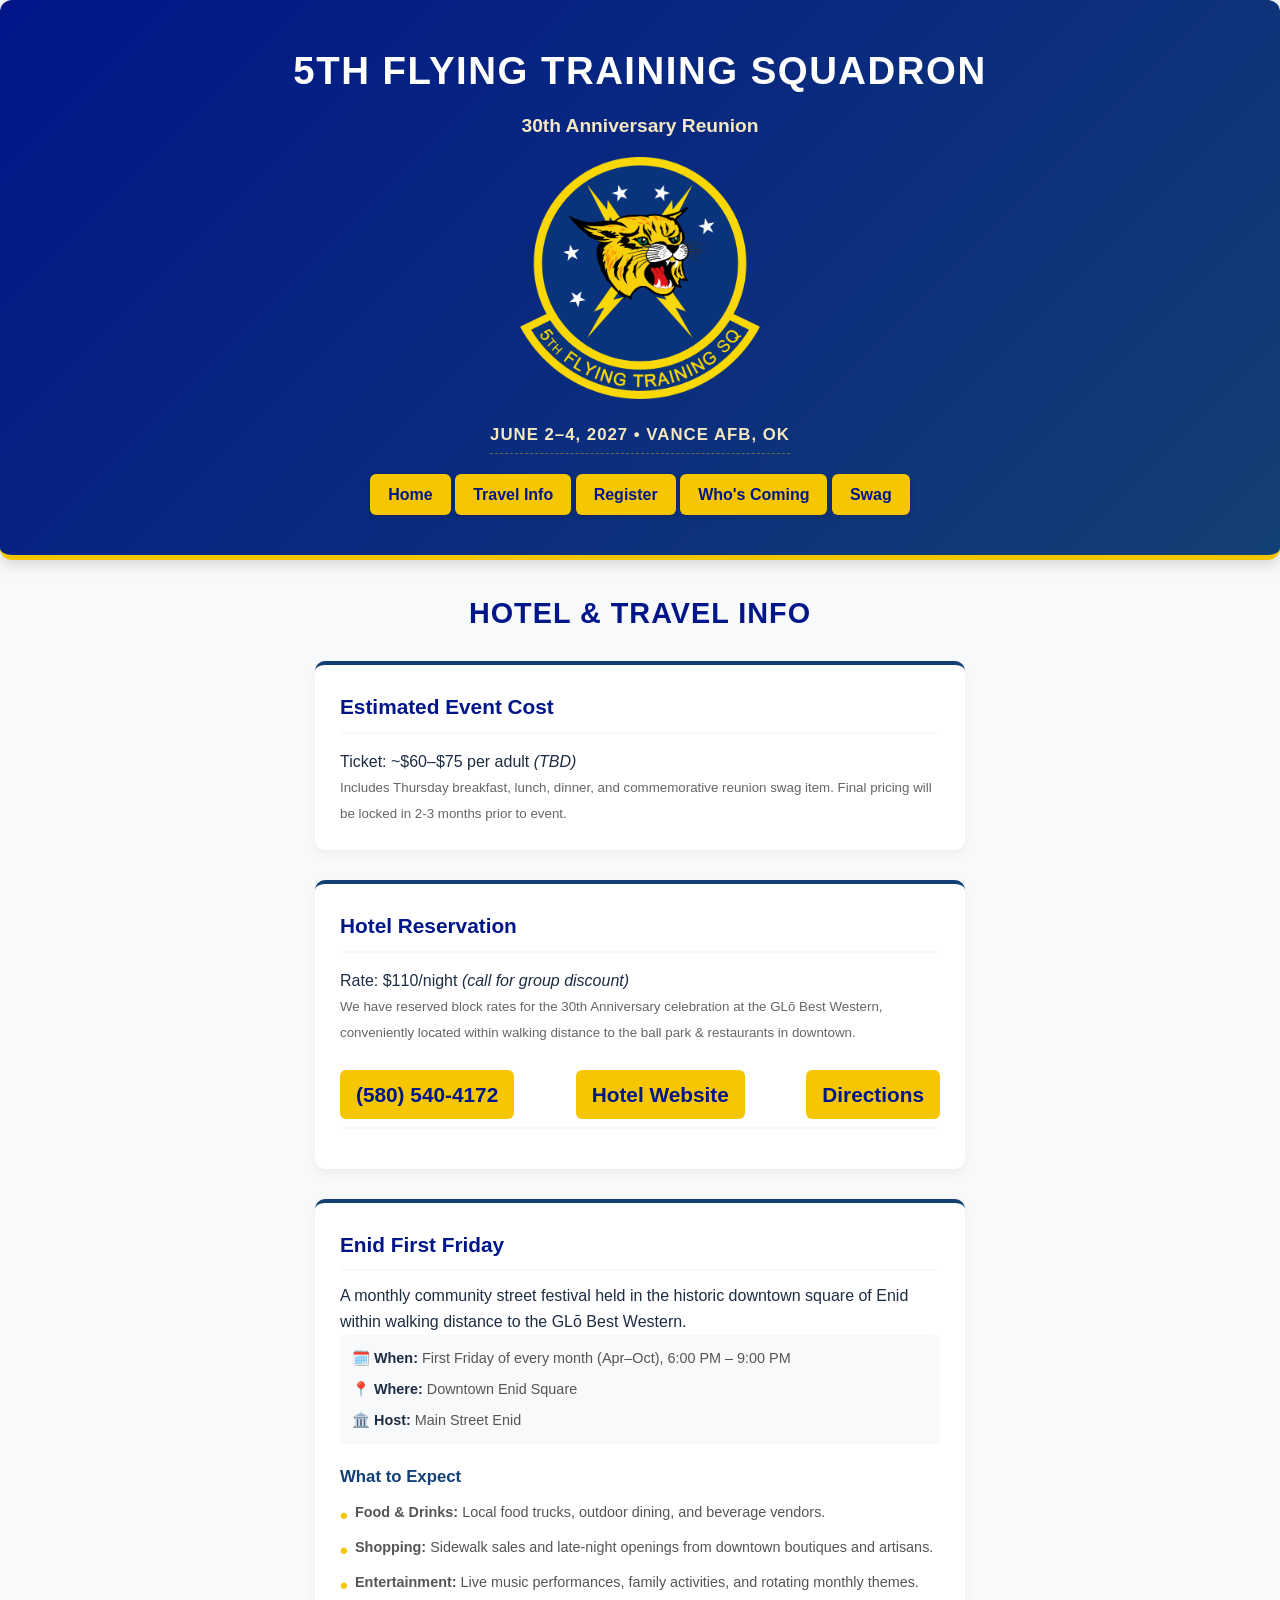
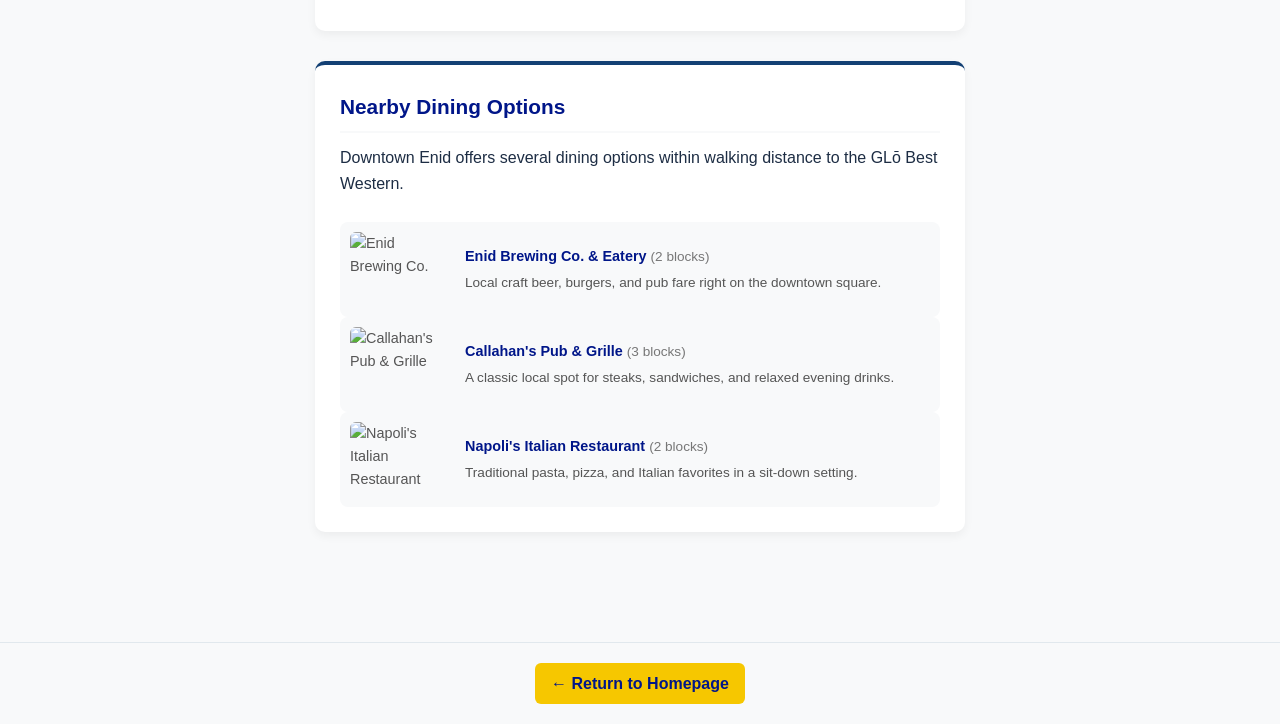
==== commit 62ce3eb6: "hotel page edits1" ====
--- a/hotels.html
+++ b/hotels.html
@@ -109,18 +109,43 @@
             </p>
             <br>
             <ul class="event-list" style="font-size: 0.9rem; color: #555;">
-                <li>
-                    <strong>Enid Brewing Co. & Eatery</strong> <em>(Walking distance - 2 blocks)</em><br>
-                    Local craft beer, burgers, and pub fare right on the downtown square.
-                </li>
-                <li>
-                    <strong>Callahan's Pub & Grille</strong> <em>(Walking distance - 3 blocks)</em><br>
-                    A classic local spot for steaks, sandwiches, and relaxed evening drinks.
-                </li>
-                <li>
-                    <strong>Napoli's Italian Restaurant</strong> <em>(Walking distance - 2 blocks)</em><br>
-                    Traditional pasta, pizza, and Italian favorites in a sit-down setting.
-                </li>
+                <div class="restaurant-item"
+                    style="display: flex; gap: 15px; align-items: center; background: var(--bg-gray); padding: 10px; border-radius: 8px;">
+                    <img src="https://static.wixstatic.com/media/42ee8d_3d15fbdfd5884903a6dd01771612fc5b~mv2.jpg/v1/fill/w_188,h_142,q_90,enc_avif,quality_auto/42ee8d_3d15fbdfd5884903a6dd01771612fc5b~mv2.jpg"
+                        alt="Enid Brewing Co."
+                        style="width: 100px; height: 75px; object-fit: cover; border-radius: 6px; flex-shrink: 0;">
+                    <div>
+                        <strong style="color: var(--primary-blue);">Enid Brewing Co. & Eatery</strong>
+                        <span style="font-size: 0.85rem; color: #777;">(2 blocks)</span>
+                        <p style="font-size: 0.85rem; color: #555; margin-top: 4px;">
+                            Local craft beer, burgers, and pub fare right on the downtown square.
+                        </p>
+                    </div>
+                </div>
+                <div class="restaurant-item"
+                    style="display: flex; gap: 15px; align-items: center; background: var(--bg-gray); padding: 10px; border-radius: 8px;">
+                    <img src="https://scontent-hou1-1.xx.fbcdn.net/v/t39.30808-6/277788251_352283540249857_4270712042602479590_n.jpg?stp=dst-jpg_tt6&cstp=mx620x385&ctp=s620x385&_nc_cat=110&ccb=1-7&_nc_sid=6ee11a&_nc_ohc=Hm2bq6RLGgsQ7kNvwEDnaiG&_nc_oc=AdoUGnZG8COnf7xa7DRkG1Z5kiIEp-Rqv6Yz0UcMYqWe5uKXGV8W227HBj1YnRUER5M&_nc_zt=23&_nc_ht=scontent-hou1-1.xx&_nc_gid=Lddi_79bFDD7WTr5cX_lpQ&_nc_ss=7b2a8&oh=00_AQJPlCf1E5AQUHYs-kApPgxH5aWpAh_U3a3USyv-p9oXIA&oe=6AA7BA96" alt="Callahan's Pub & Grille"
+                        style="width: 100px; height: 75px; object-fit: cover; border-radius: 6px; flex-shrink: 0;">
+                    <div>
+                        <strong style="color: var(--primary-blue);">Callahan's Pub & Grille</strong>
+                        <span style="font-size: 0.85rem; color: #777;">(3 blocks)</span>
+                        <p style="font-size: 0.85rem; color: #555; margin-top: 4px;">
+                            A classic local spot for steaks, sandwiches, and relaxed evening drinks.
+                        </p>
+                    </div>
+                </div>
+                <div class="restaurant-item"
+                    style="display: flex; gap: 15px; align-items: center; background: var(--bg-gray); padding: 10px; border-radius: 8px;">
+                    <img src="https://napolisofenid.com/wp-content/uploads/Napolis-Location-Exterior.jpg" alt="Napoli's Italian Restaurant"
+                        style="width: 100px; height: 75px; object-fit: cover; border-radius: 6px; flex-shrink: 0;">
+                    <div>
+                        <strong style="color: var(--primary-blue);">Napoli's Italian Restaurant</strong>
+                        <span style="font-size: 0.85rem; color: #777;">(2 blocks)</span>
+                        <p style="font-size: 0.85rem; color: #555; margin-top: 4px;">
+                            Traditional pasta, pizza, and Italian favorites in a sit-down setting.
+                        </p>
+                    </div>
+                </div>
             </ul>
 
         </div>
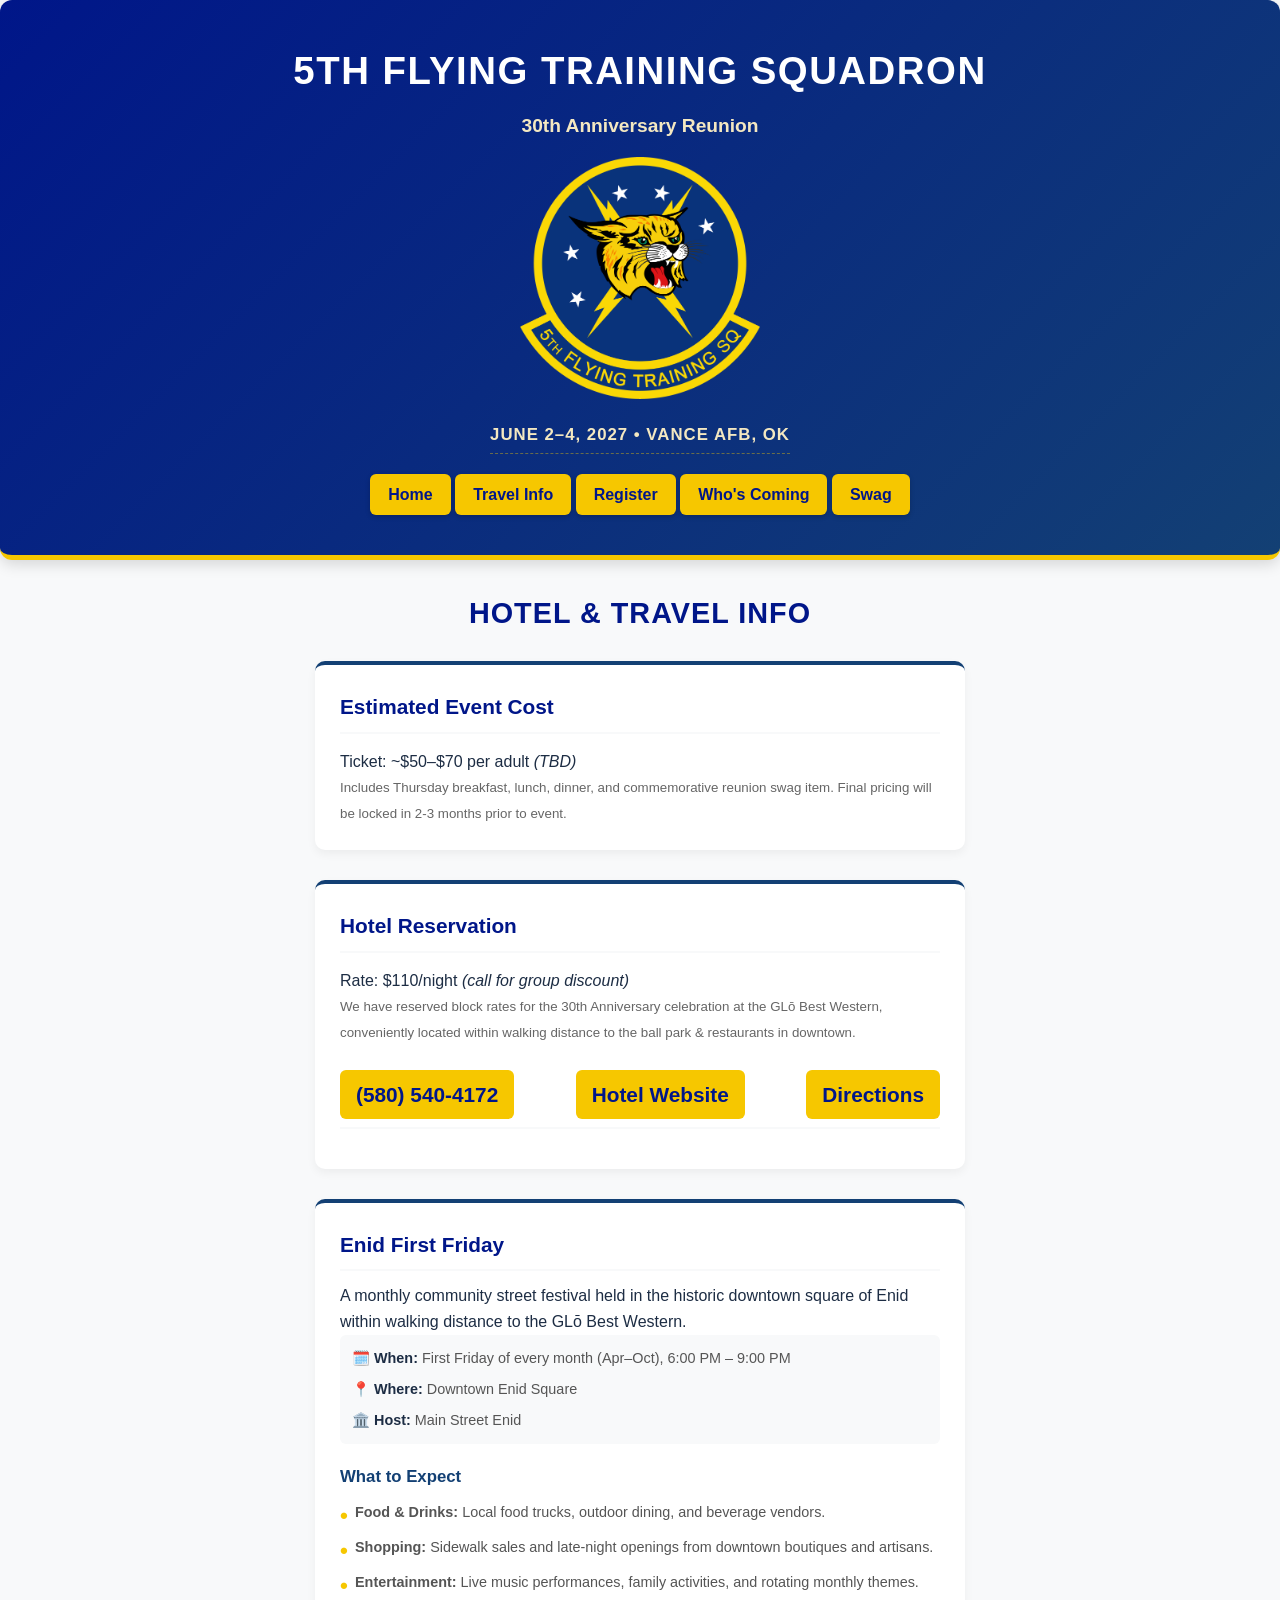
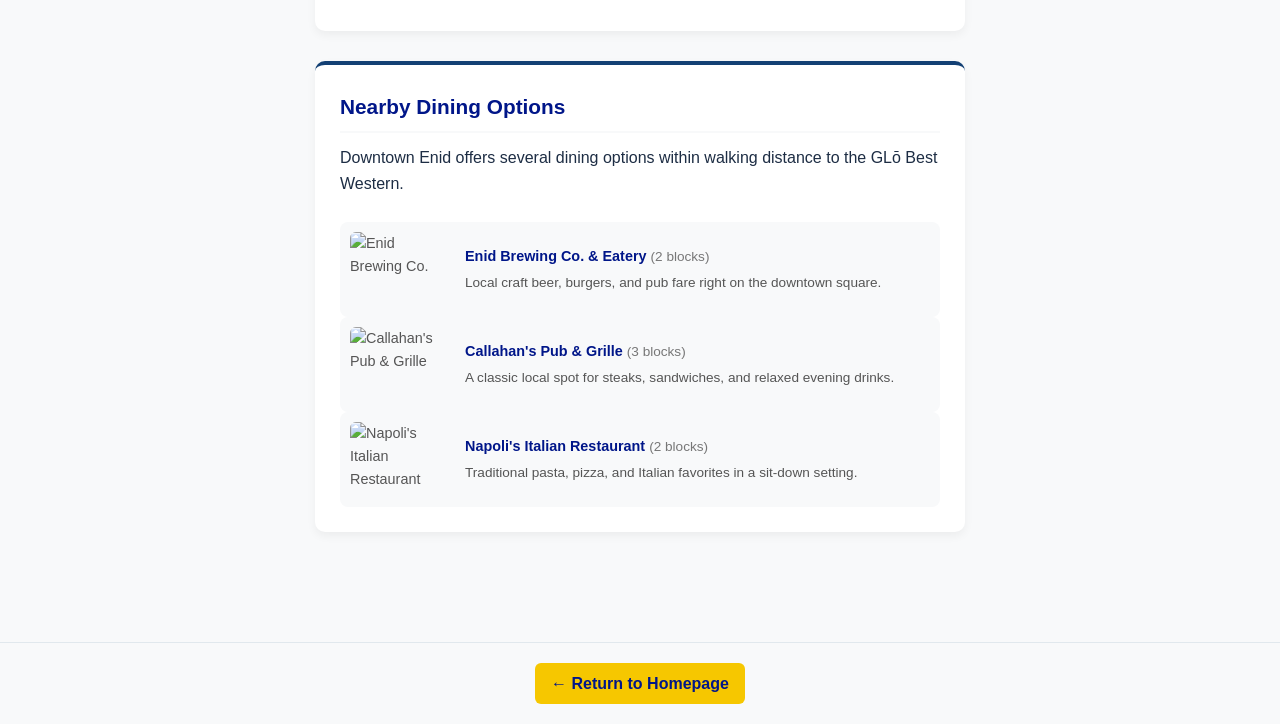
==== commit f539d911: "price update1" ====
--- a/hotels.html
+++ b/hotels.html
@@ -31,7 +31,7 @@
         <div class="day-card" style="max-width: 650px; margin: 0 auto 30px auto;">
             <h3 style="color: var(--primary-blue);">Estimated Event Cost</h3>
             <p style="margin-top: 10px;">
-                Ticket: ~$60–$75 per adult <em>(TBD)</em><br>
+                Ticket: ~$50–$70 per adult <em>(TBD)</em><br>
                 <small style="color: #666;">Includes Thursday breakfast, lunch, dinner, and commemorative
                     reunion swag item. Final pricing will be locked in 2-3 months prior to event.</small>
             </p>
